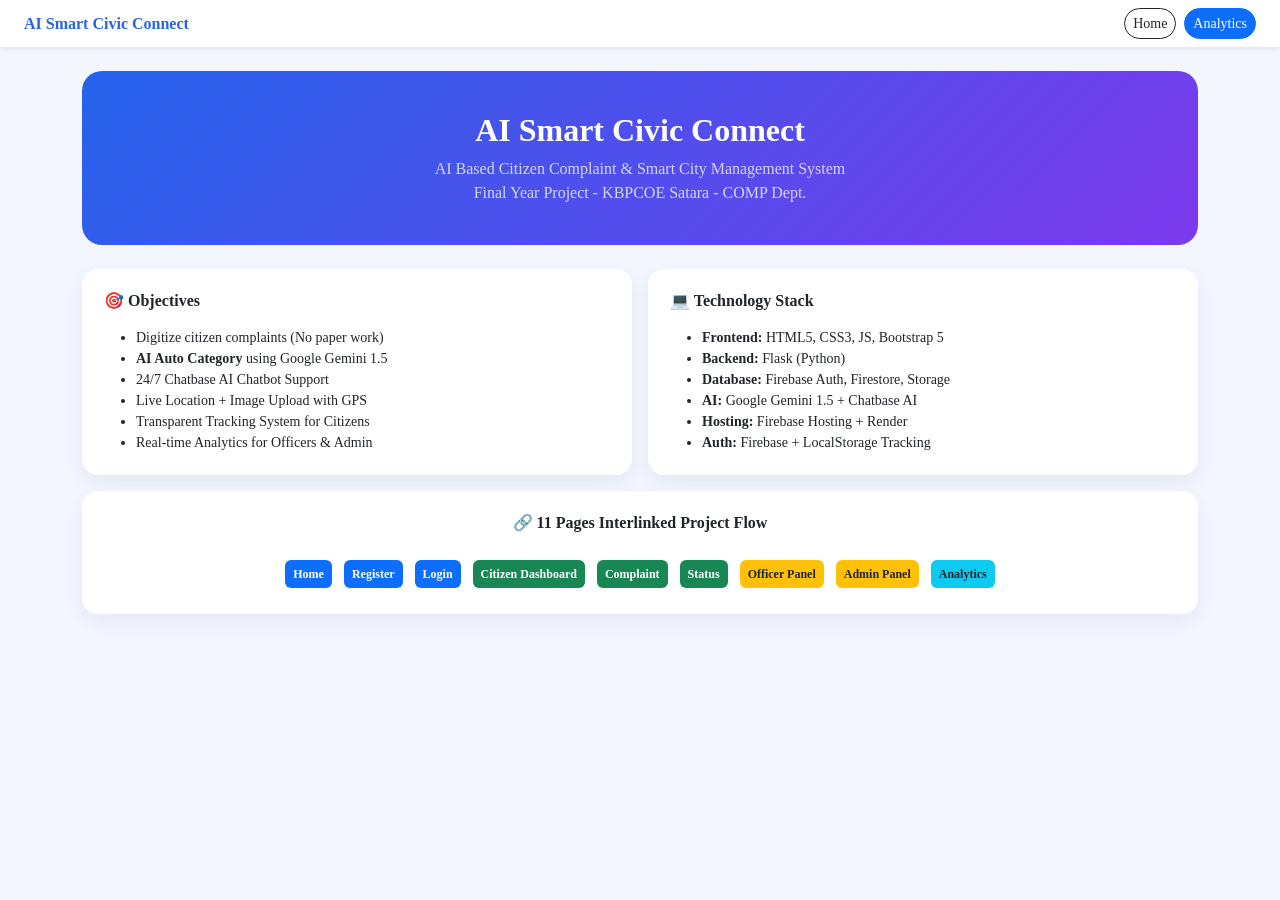
==== about.html @ ce6f21b0 "Add files via upload" ====
<!DOCTYPE html>
<html lang="en">
<head>
<meta charset="UTF-8"><meta name="viewport" content="width=device-width, initial-scale=1.0">
<title>About - AI Smart Civic Connect</title>
<link href="https://cdn.jsdelivr.net/npm/bootstrap@5.3.0/dist/css/bootstrap.min.css" rel="stylesheet">
<style>
body{background:#f3f6ff;font-family:Segoe UI}
.hero{background:linear-gradient(135deg,#2563eb,#7c3aed);color:#fff;border-radius:20px;padding:40px;text-align:center}
.card{border:none;border-radius:16px;box-shadow:0 8px 20px rgba(0,0,0,0.06);padding:22px;background:#fff;height:100%}
.icon{font-size:28px}
</style>
</head>
<body>
<nav class="navbar bg-white shadow-sm px-4"><b style="color:#2563eb">AI Smart Civic Connect</b><div><a href="complaint.html" class="btn btn-sm btn-outline-dark rounded-pill me-2">Home</a><a href="analytics.html" class="btn btn-sm btn-primary rounded-pill">Analytics</a></div></nav>

<div class="container mt-4">
<div class="hero mb-4">
<h2 class="fw-bold">AI Smart Civic Connect</h2>
<p class="mb-0 opacity-75">AI Based Citizen Complaint & Smart City Management System<br>Final Year Project - KBPCOE Satara - COMP Dept.</p>
</div>

<div class="row g-3">
<div class="col-md-6"><div class="card">
<h6 class="fw-bold">🎯 Objectives</h6>
<ul class="small mt-2 mb-0">
<li>Digitize citizen complaints (No paper work)</li>
<li><b>AI Auto Category</b> using Google Gemini 1.5</li>
<li>24/7 Chatbase AI Chatbot Support</li>
<li>Live Location + Image Upload with GPS</li>
<li>Transparent Tracking System for Citizens</li>
<li>Real-time Analytics for Officers & Admin</li>
</ul>
</div></div>

<div class="col-md-6"><div class="card">
<h6 class="fw-bold">💻 Technology Stack</h6>
<ul class="small mt-2 mb-0">
<li><b>Frontend:</b> HTML5, CSS3, JS, Bootstrap 5</li>
<li><b>Backend:</b> Flask (Python)</li>
<li><b>Database:</b> Firebase Auth, Firestore, Storage</li>
<li><b>AI:</b> Google Gemini 1.5 + Chatbase AI</li>
<li><b>Hosting:</b> Firebase Hosting + Render</li>
<li><b>Auth:</b> Firebase + LocalStorage Tracking</li>
</ul>
</div></div>

<div class="col-12"><div class="card">
<h6 class="fw-bold text-center">🔗 11 Pages Interlinked Project Flow</h6>
<div class="text-center mt-3">
<span class="badge bg-primary m-1 p-2">Home</span>
<span class="badge bg-primary m-1 p-2">Register</span>
<span class="badge bg-primary m-1 p-2">Login</span>
<span class="badge bg-success m-1 p-2">Citizen Dashboard</span>
<span class="badge bg-success m-1 p-2">Complaint</span>
<span class="badge bg-success m-1 p-2">Status</span>
<span class="badge bg-warning text-dark m-1 p-2">Officer Panel</span>
<span class="badge bg-warning text-dark m-1 p-2">Admin Panel</span>
<span class="badge bg-info text-dark m-1 p-2">Analytics</span>
<span class="badge
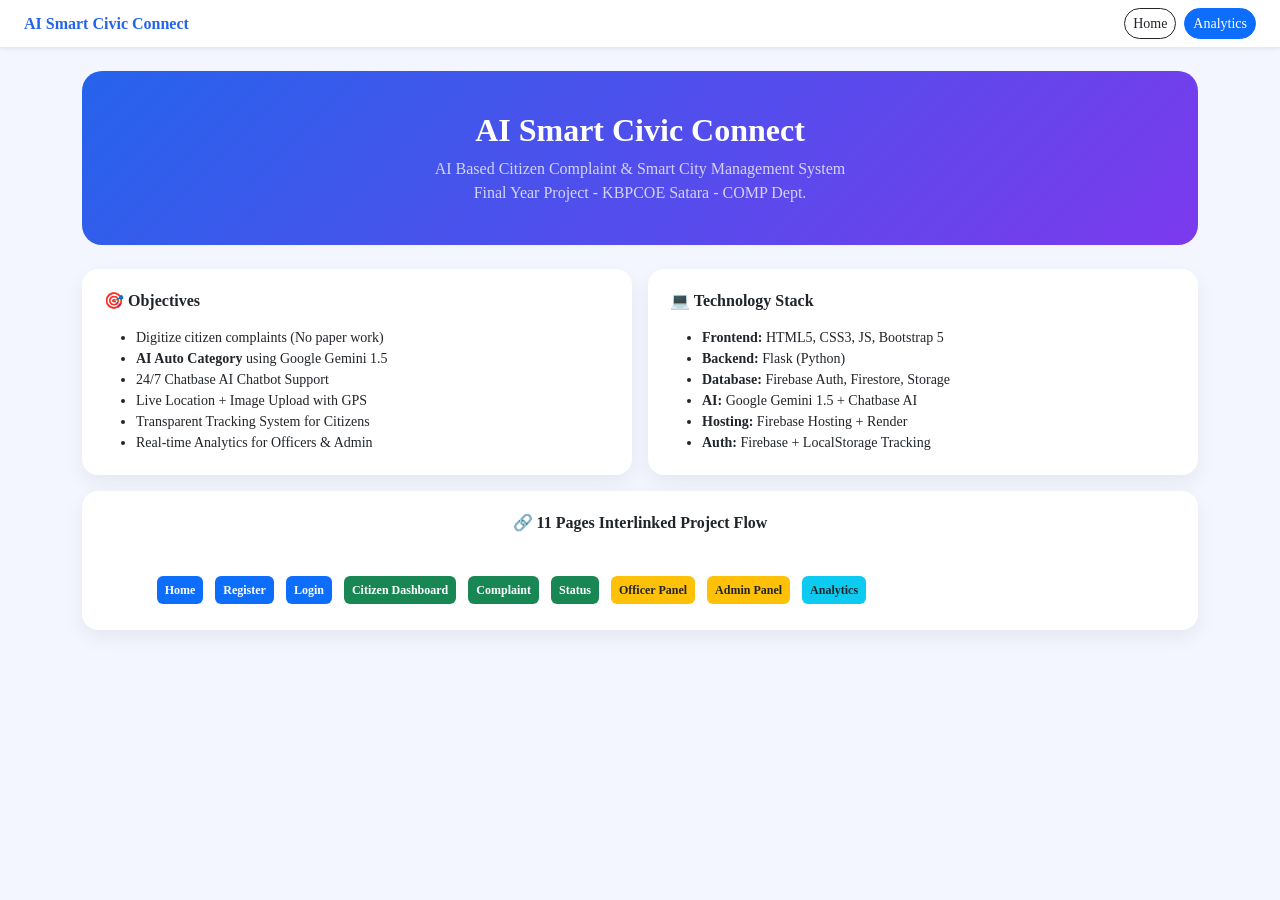
==== commit 7ae68bb8: "Update about.html" ====
--- a/about.html
+++ b/about.html
@@ -57,4 +57,16 @@
 <span class="badge bg-warning text-dark m-1 p-2">Officer Panel</span>
 <span class="badge bg-warning text-dark m-1 p-2">Admin Panel</span>
 <span class="badge bg-info text-dark m-1 p-2">Analytics</span>
-<span class="badge+<span class="badge
+  </div>
+</div>
+</div>
+
+<footer style="background:#0f172a; color:#cbd5e1; text-align:center; padding:20px; font-size:14px; line-height:1.8; margin-top:50px; border-top:3px solid #2563eb;">
+  <b style="color:white;">Developed by:</b> Shravani Mahamulkar <br>
+  <b style="color:white;">Program:</b> Inplant Training 2026 <br>
+  <b style="color:white;">College:</b> Arvind Gavali College of Engineering
+</footer>
+
+</body>
+</html>
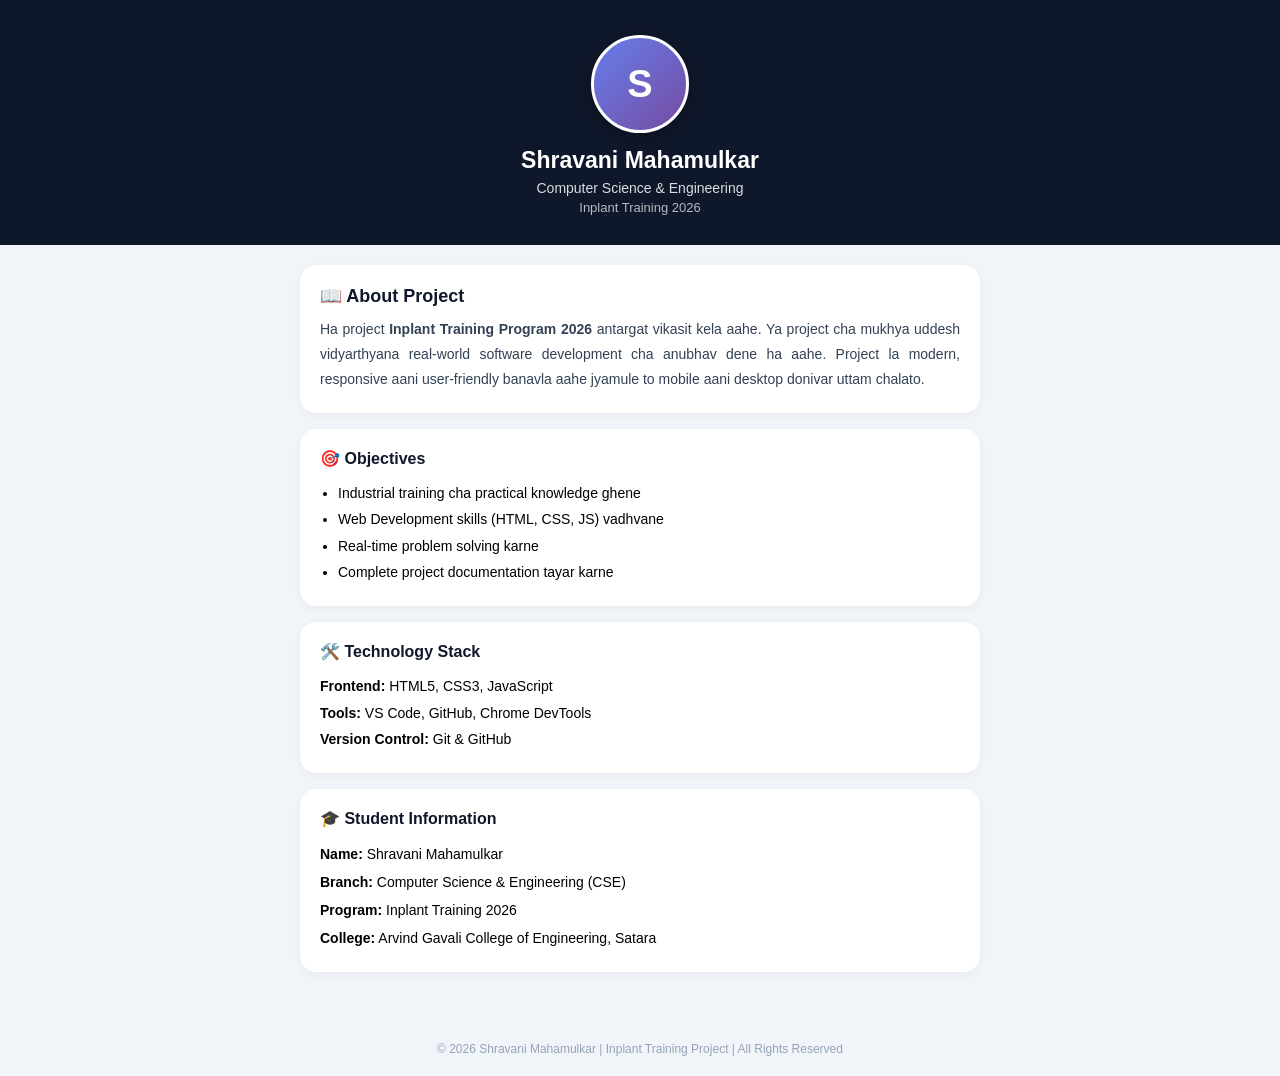
==== commit f11c27e0: "Update about.html" ====
--- a/about.html
+++ b/about.html
@@ -1,71 +1,65 @@
 <!DOCTYPE html>
 <html lang="en">
 <head>
-<meta charset="UTF-8"><meta name="viewport" content="width=device-width, initial-scale=1.0">
-<title>About - AI Smart Civic Connect</title>
-<link href="https://cdn.jsdelivr.net/npm/bootstrap@5.3.0/dist/css/bootstrap.min.css" rel="stylesheet">
-<style>
-body{background:#f3f6ff;font-family:Segoe UI}
-.hero{background:linear-gradient(135deg,#2563eb,#7c3aed);color:#fff;border-radius:20px;padding:40px;text-align:center}
-.card{border:none;border-radius:16px;box-shadow:0 8px 20px rgba(0,0,0,0.06);padding:22px;background:#fff;height:100%}
-.icon{font-size:28px}
-</style>
+<meta charset="UTF-8">
+<meta name="viewport" content="width=device-width, initial-scale=1.0">
+<title>About | Shravani Mahamulkar</title>
 </head>
-<body>
-<nav class="navbar bg-white shadow-sm px-4"><b style="color:#2563eb">AI Smart Civic Connect</b><div><a href="complaint.html" class="btn btn-sm btn-outline-dark rounded-pill me-2">Home</a><a href="analytics.html" class="btn btn-sm btn-primary rounded-pill">Analytics</a></div></nav>
+<body style="margin:0; font-family: 'Segoe UI', Arial, sans-serif; background:#f1f5f9;">
 
-<div class="container mt-4">
-<div class="hero mb-4">
-<h2 class="fw-bold">AI Smart Civic Connect</h2>
-<p class="mb-0 opacity-75">AI Based Citizen Complaint & Smart City Management System<br>Final Year Project - KBPCOE Satara - COMP Dept.</p>
+<!-- HEADER -->
+<div style="background:#0f172a; color:white; text-align:center; padding:35px 20px 30px 20px;">
+  <div style="width:92px; height:92px; border-radius:50%; background:linear-gradient(135deg,#667eea,#764ba2); display:flex; align-items:center; justify-content:center; margin:0 auto 14px auto; font-size:38px; font-weight:bold; border:3px solid white; box-shadow:0 4px 15px rgba(0,0,0,0.3);">S</div>
+  <h1 style="margin:0; font-size:23px;">Shravani Mahamulkar</h1>
+  <p style="margin:6px 0 0 0; opacity:0.85; font-size:14px;">Computer Science & Engineering</p>
+  <p style="margin:4px 0 0 0; opacity:0.7; font-size:13px;">Inplant Training 2026</p>
 </div>
 
-<div class="row g-3">
-<div class="col-md-6"><div class="card">
-<h6 class="fw-bold">🎯 Objectives</h6>
-<ul class="small mt-2 mb-0">
-<li>Digitize citizen complaints (No paper work)</li>
-<li><b>AI Auto Category</b> using Google Gemini 1.5</li>
-<li>24/7 Chatbase AI Chatbot Support</li>
-<li>Live Location + Image Upload with GPS</li>
-<li>Transparent Tracking System for Citizens</li>
-<li>Real-time Analytics for Officers & Admin</li>
-</ul>
-</div></div>
+<!-- CONTENT -->
+<div style="max-width:680px; margin:20px auto; padding:0 16px 30px 16px;">
 
-<div class="col-md-6"><div class="card">
-<h6 class="fw-bold">💻 Technology Stack</h6>
-<ul class="small mt-2 mb-0">
-<li><b>Frontend:</b> HTML5, CSS3, JS, Bootstrap 5</li>
-<li><b>Backend:</b> Flask (Python)</li>
-<li><b>Database:</b> Firebase Auth, Firestore, Storage</li>
-<li><b>AI:</b> Google Gemini 1.5 + Chatbase AI</li>
-<li><b>Hosting:</b> Firebase Hosting + Render</li>
-<li><b>Auth:</b> Firebase + LocalStorage Tracking</li>
-</ul>
-</div></div>
+  <div style="background:white; padding:20px; border-radius:16px; box-shadow:0 2px 10px rgba(0,0,0,0.05); margin-bottom:16px;">
+    <h2 style="margin:0 0 10px 0; color:#0f172a; font-size:18px;">📖 About Project</h2>
+    <p style="margin:0; line-height:1.8; text-align:justify; font-size:14px; color:#334155;">
+      Ha project <b>Inplant Training Program 2026</b> antargat vikasit kela aahe. 
+      Ya project cha mukhya uddesh vidyarthyana real-world software development cha anubhav dene ha aahe. 
+      Project la modern, responsive aani user-friendly banavla aahe jyamule to mobile aani desktop donivar uttam chalato.
+    </p>
+  </div>
 
-<div class="col-12"><div class="card">
-<h6 class="fw-bold text-center">🔗 11 Pages Interlinked Project Flow</h6>
-<div class="text-center mt-3">
-<span class="badge bg-primary m-1 p-2">Home</span>
-<span class="badge bg-primary m-1 p-2">Register</span>
-<span class="badge bg-primary m-1 p-2">Login</span>
-<span class="badge bg-success m-1 p-2">Citizen Dashboard</span>
-<span class="badge bg-success m-1 p-2">Complaint</span>
-<span class="badge bg-success m-1 p-2">Status</span>
-<span class="badge bg-warning text-dark m-1 p-2">Officer Panel</span>
-<span class="badge bg-warning text-dark m-1 p-2">Admin Panel</span>
-<span class="badge bg-info text-dark m-1 p-2">Analytics</span>
-<span class="badge
+  <div style="background:white; padding:20px; border-radius:16px; box-shadow:0 2px 10px rgba(0,0,0,0.05); margin-bottom:16px;">
+    <h3 style="margin:0 0 12px 0; font-size:16px; color:#0f172a;">🎯 Objectives</h3>
+    <ul style="margin:0; padding-left:18px; line-height:1.9; font-size:14px;">
+      <li>Industrial training cha practical knowledge ghene</li>
+      <li>Web Development skills (HTML, CSS, JS) vadhvane</li>
+      <li>Real-time problem solving karne</li>
+      <li>Complete project documentation tayar karne</li>
+    </ul>
   </div>
-</div>
+
+  <div style="background:white; padding:20px; border-radius:16px; box-shadow:0 2px 10px rgba(0,0,0,0.05); margin-bottom:16px;">
+    <h3 style="margin:0 0 12px 0; font-size:16px; color:#0f172a;">🛠️ Technology Stack</h3>
+    <div style="font-size:14px; line-height:1.9;">
+      <b>Frontend:</b> HTML5, CSS3, JavaScript<br>
+      <b>Tools:</b> VS Code, GitHub, Chrome DevTools<br>
+      <b>Version Control:</b> Git & GitHub
+    </div>
+  </div>
+
+  <div style="background:white; padding:20px; border-radius:16px; box-shadow:0 2px 10px rgba(0,0,0,0.05);">
+    <h3 style="margin:0 0 12px 0; font-size:16px; color:#0f172a;">🎓 Student Information</h3>
+    <div style="font-size:14px; line-height:2;">
+      <b>Name:</b> Shravani Mahamulkar<br>
+      <b>Branch:</b> Computer Science & Engineering (CSE)<br>
+      <b>Program:</b> Inplant Training 2026<br>
+      <b>College:</b> Arvind Gavali College of Engineering, Satara
+    </div>
+  </div>
+
 </div>
 
-<footer style="background:#0f172a; color:#cbd5e1; text-align:center; padding:20px; font-size:14px; line-height:1.8; margin-top:50px; border-top:3px solid #2563eb;">
-  <b style="color:white;">Developed by:</b> Shravani Mahamulkar <br>
-  <b style="color:white;">Program:</b> Inplant Training 2026 <br>
-  <b style="color:white;">College:</b> Arvind Gavali College of Engineering
+<footer style="text-align:center; padding:20px; font-size:12px; color:#94a3b8;">
+  © 2026 Shravani Mahamulkar | Inplant Training Project | All Rights Reserved
 </footer>
 
 </body>
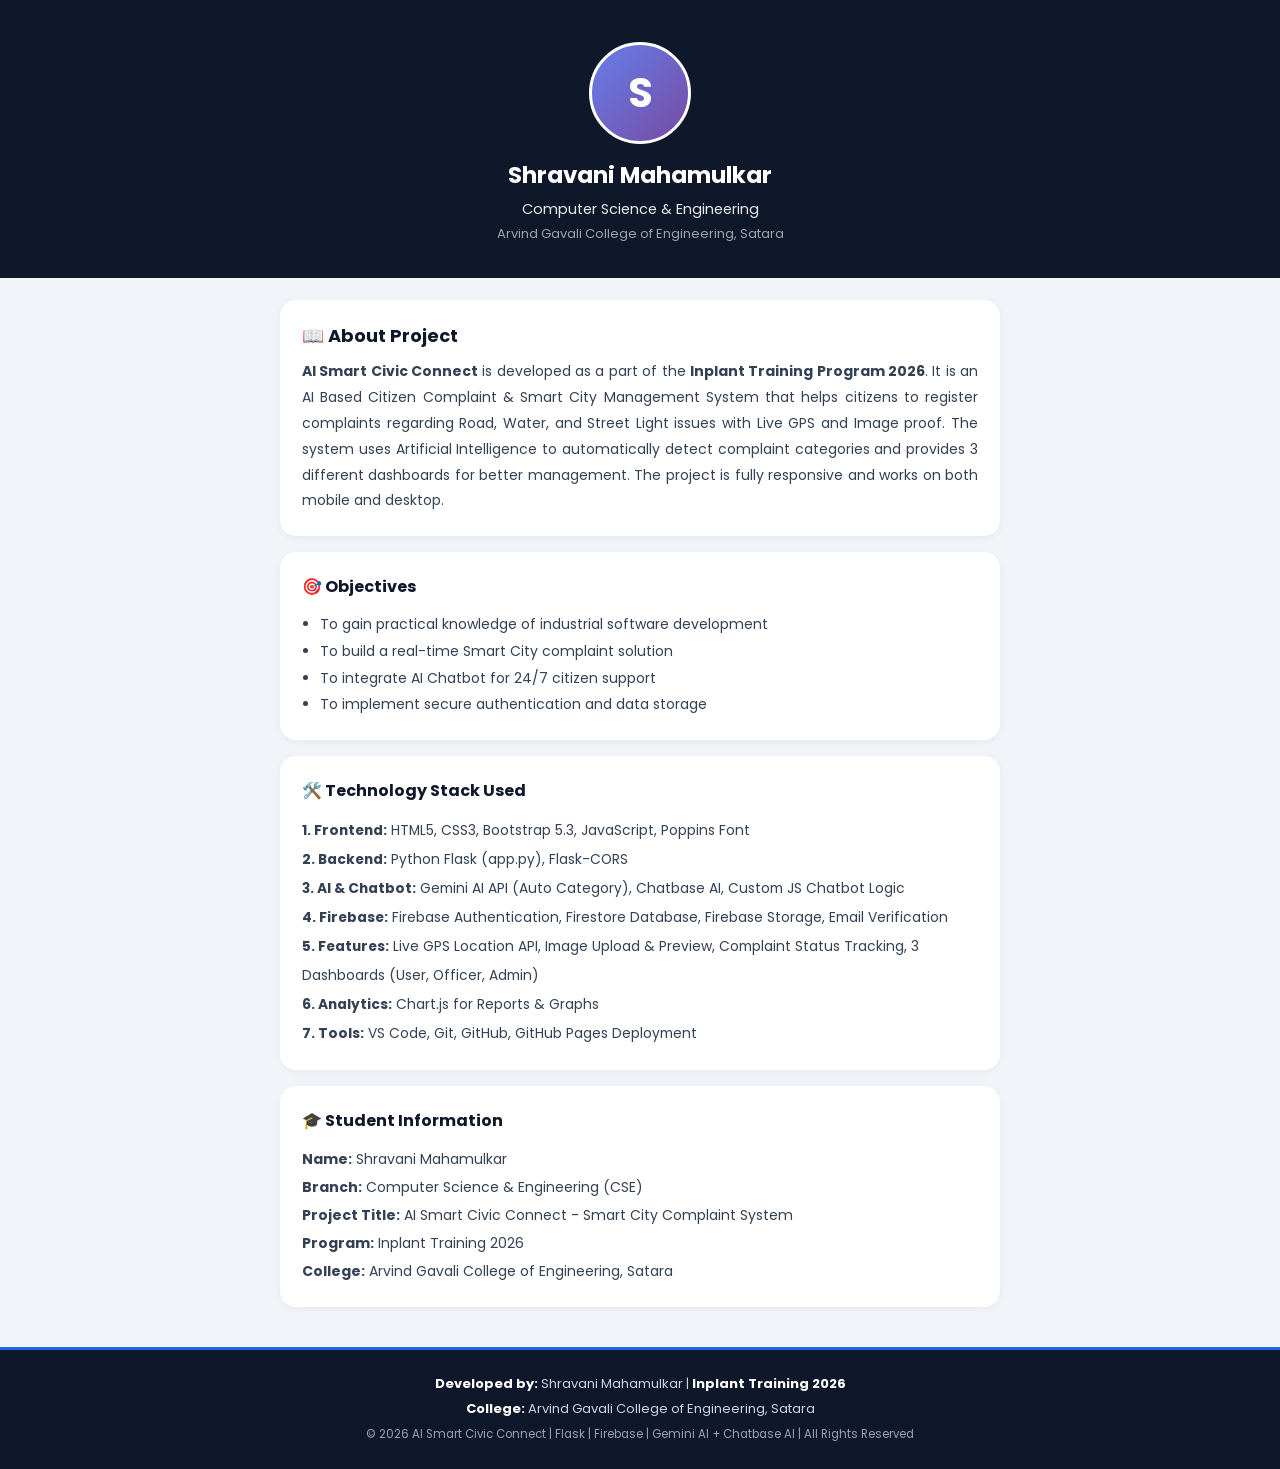
==== commit 18294ce1: "Update about.html" ====
--- a/about.html
+++ b/about.html
@@ -3,54 +3,64 @@
 <head>
 <meta charset="UTF-8">
 <meta name="viewport" content="width=device-width, initial-scale=1.0">
-<title>About | Shravani Mahamulkar</title>
+<title>About Project | AI Smart Civic Connect</title>
+<link href="https://fonts.googleapis.com/css2?family=Poppins:wght@400;600;700&display=swap" rel="stylesheet">
 </head>
-<body style="margin:0; font-family: 'Segoe UI', Arial, sans-serif; background:#f1f5f9;">
+<body style="margin:0; font-family:'Poppins', sans-serif; background:#f1f5f9;">
 
 <!-- HEADER -->
-<div style="background:#0f172a; color:white; text-align:center; padding:35px 20px 30px 20px;">
-  <div style="width:92px; height:92px; border-radius:50%; background:linear-gradient(135deg,#667eea,#764ba2); display:flex; align-items:center; justify-content:center; margin:0 auto 14px auto; font-size:38px; font-weight:bold; border:3px solid white; box-shadow:0 4px 15px rgba(0,0,0,0.3);">S</div>
-  <h1 style="margin:0; font-size:23px;">Shravani Mahamulkar</h1>
-  <p style="margin:6px 0 0 0; opacity:0.85; font-size:14px;">Computer Science & Engineering</p>
-  <p style="margin:4px 0 0 0; opacity:0.7; font-size:13px;">Inplant Training 2026</p>
+<div style="background:#0f172a; color:white; text-align:center; padding:42px 20px 34px 20px;">
+  <div style="width:96px; height:96px; border-radius:50%; background:linear-gradient(135deg,#667eea,#764ba2); display:flex; align-items:center; justify-content:center; margin:0 auto 14px auto; font-size:40px; font-weight:bold; border:3px solid white;">S</div>
+  <h1 style="margin:0; font-size:23px; font-weight:700;">Shravani Mahamulkar</h1>
+  <p style="margin:7px 0 0 0; opacity:0.9; font-size:14.5px;">Computer Science & Engineering</p>
+  <p style="margin:4px 0 0 0; opacity:0.6; font-size:13px;">Arvind Gavali College of Engineering, Satara</p>
 </div>
 
-<!-- CONTENT -->
-<div style="max-width:680px; margin:20px auto; padding:0 16px 30px 16px;">
+<div style="max-width:720px; margin:22px auto; padding:0 16px 10px 16px;">
 
-  <div style="background:white; padding:20px; border-radius:16px; box-shadow:0 2px 10px rgba(0,0,0,0.05); margin-bottom:16px;">
+  <!-- ABOUT -->
+  <div style="background:white; padding:22px; border-radius:16px; box-shadow:0 2px 10px rgba(0,0,0,0.05); margin-bottom:16px;">
     <h2 style="margin:0 0 10px 0; color:#0f172a; font-size:18px;">📖 About Project</h2>
-    <p style="margin:0; line-height:1.8; text-align:justify; font-size:14px; color:#334155;">
-      Ha project <b>Inplant Training Program 2026</b> antargat vikasit kela aahe. 
-      Ya project cha mukhya uddesh vidyarthyana real-world software development cha anubhav dene ha aahe. 
-      Project la modern, responsive aani user-friendly banavla aahe jyamule to mobile aani desktop donivar uttam chalato.
+    <p style="margin:0; line-height:1.85; text-align:justify; font-size:14px; color:#334155;">
+      <b>AI Smart Civic Connect</b> is developed as a part of the <b>Inplant Training Program 2026</b>. 
+      It is an AI Based Citizen Complaint & Smart City Management System that helps citizens to register complaints regarding Road, Water, and Street Light issues with Live GPS and Image proof. 
+      The system uses Artificial Intelligence to automatically detect complaint categories and provides 3 different dashboards for better management. 
+      The project is fully responsive and works on both mobile and desktop.
     </p>
   </div>
 
-  <div style="background:white; padding:20px; border-radius:16px; box-shadow:0 2px 10px rgba(0,0,0,0.05); margin-bottom:16px;">
+  <!-- OBJECTIVES -->
+  <div style="background:white; padding:22px; border-radius:16px; box-shadow:0 2px 10px rgba(0,0,0,0.05); margin-bottom:16px;">
     <h3 style="margin:0 0 12px 0; font-size:16px; color:#0f172a;">🎯 Objectives</h3>
-    <ul style="margin:0; padding-left:18px; line-height:1.9; font-size:14px;">
-      <li>Industrial training cha practical knowledge ghene</li>
-      <li>Web Development skills (HTML, CSS, JS) vadhvane</li>
-      <li>Real-time problem solving karne</li>
-      <li>Complete project documentation tayar karne</li>
+    <ul style="margin:0; padding-left:18px; line-height:1.9; font-size:14px; color:#334155;">
+      <li>To gain practical knowledge of industrial software development</li>
+      <li>To build a real-time Smart City complaint solution</li>
+      <li>To integrate AI Chatbot for 24/7 citizen support</li>
+      <li>To implement secure authentication and data storage</li>
     </ul>
   </div>
 
-  <div style="background:white; padding:20px; border-radius:16px; box-shadow:0 2px 10px rgba(0,0,0,0.05); margin-bottom:16px;">
-    <h3 style="margin:0 0 12px 0; font-size:16px; color:#0f172a;">🛠️ Technology Stack</h3>
-    <div style="font-size:14px; line-height:1.9;">
-      <b>Frontend:</b> HTML5, CSS3, JavaScript<br>
-      <b>Tools:</b> VS Code, GitHub, Chrome DevTools<br>
-      <b>Version Control:</b> Git & GitHub
+  <!-- TECH STACK - COMPLETE -->
+  <div style="background:white; padding:22px; border-radius:16px; box-shadow:0 2px 10px rgba(0,0,0,0.05); margin-bottom:16px;">
+    <h3 style="margin:0 0 14px 0; font-size:16px; color:#0f172a;">🛠️ Technology Stack Used</h3>
+    <div style="font-size:13.8px; line-height:2.1; color:#334155;">
+      <b>1. Frontend:</b> HTML5, CSS3, Bootstrap 5.3, JavaScript, Poppins Font<br>
+      <b>2. Backend:</b> Python Flask (app.py), Flask-CORS<br>
+      <b>3. AI & Chatbot:</b> Gemini AI API (Auto Category), Chatbase AI, Custom JS Chatbot Logic<br>
+      <b>4. Firebase:</b> Firebase Authentication, Firestore Database, Firebase Storage, Email Verification<br>
+      <b>5. Features:</b> Live GPS Location API, Image Upload & Preview, Complaint Status Tracking, 3 Dashboards (User, Officer, Admin)<br>
+      <b>6. Analytics:</b> Chart.js for Reports & Graphs<br>
+      <b>7. Tools:</b> VS Code, Git, GitHub, GitHub Pages Deployment
     </div>
   </div>
 
-  <div style="background:white; padding:20px; border-radius:16px; box-shadow:0 2px 10px rgba(0,0,0,0.05);">
+  <!-- STUDENT INFO -->
+  <div style="background:white; padding:22px; border-radius:16px; box-shadow:0 2px 10px rgba(0,0,0,0.05);">
     <h3 style="margin:0 0 12px 0; font-size:16px; color:#0f172a;">🎓 Student Information</h3>
-    <div style="font-size:14px; line-height:2;">
+    <div style="font-size:14px; line-height:2; color:#334155;">
       <b>Name:</b> Shravani Mahamulkar<br>
       <b>Branch:</b> Computer Science & Engineering (CSE)<br>
+      <b>Project Title:</b> AI Smart Civic Connect - Smart City Complaint System<br>
       <b>Program:</b> Inplant Training 2026<br>
       <b>College:</b> Arvind Gavali College of Engineering, Satara
     </div>
@@ -58,8 +68,11 @@
 
 </div>
 
-<footer style="text-align:center; padding:20px; font-size:12px; color:#94a3b8;">
-  © 2026 Shravani Mahamulkar | Inplant Training Project | All Rights Reserved
+<!-- FOOTER -->
+<footer style="background:#0f172a; color:#cbd5e1; text-align:center; padding:22px 16px; font-size:13px; line-height:1.9; border-top:3px solid #2563eb; margin-top:30px;">
+  <b style="color:white;">Developed by:</b> Shravani Mahamulkar | <b style="color:white;">Inplant Training 2026</b><br>
+  <b style="color:white;">College:</b> Arvind Gavali College of Engineering, Satara<br>
+  <span style="font-size:11.5px; color:#94a3b8;">© 2026 AI Smart Civic Connect | Flask | Firebase | Gemini AI + Chatbase AI | All Rights Reserved</span>
 </footer>
 
 </body>
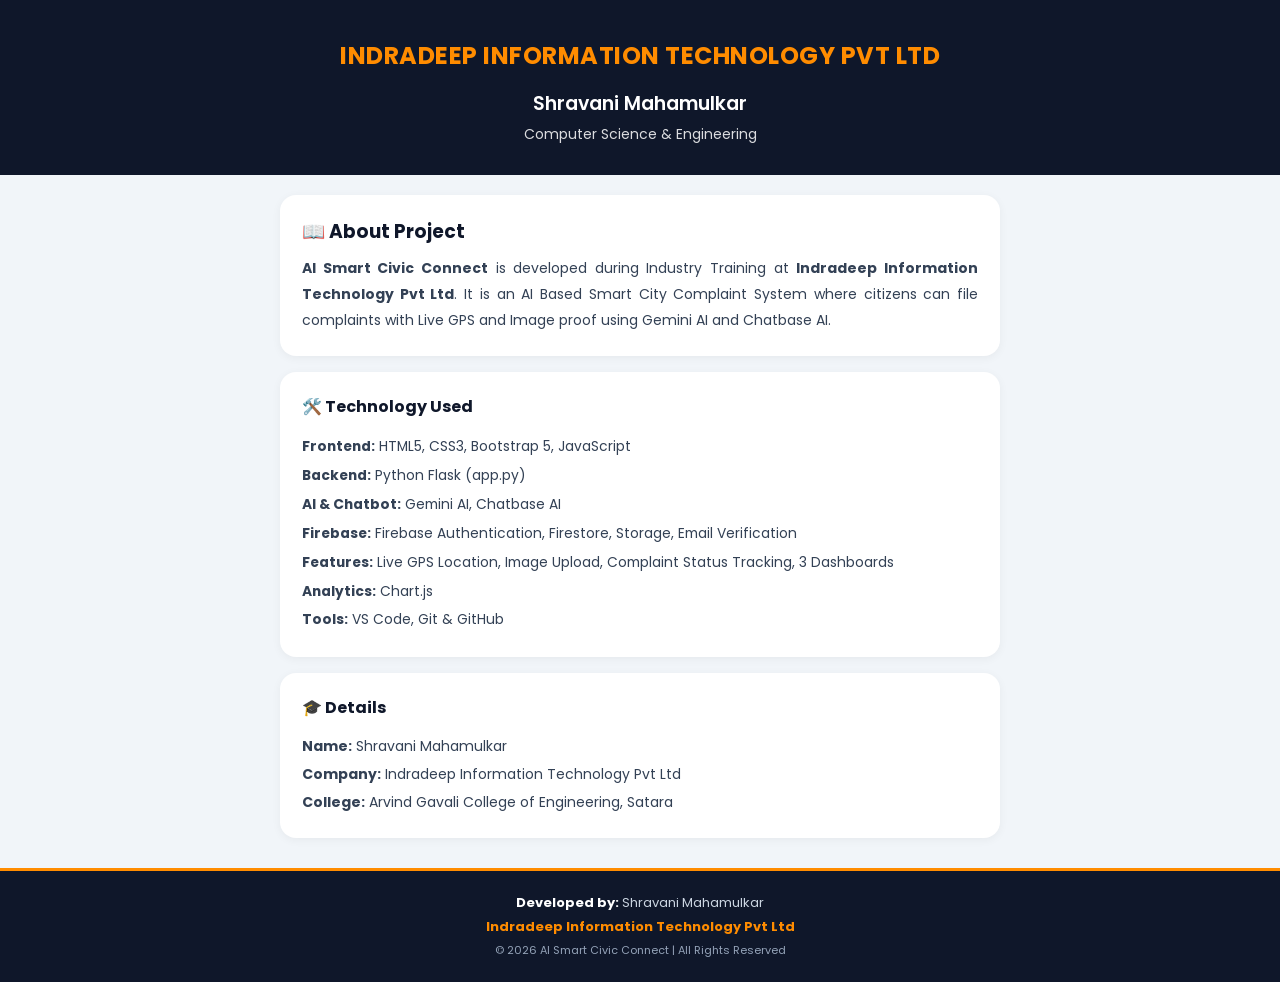
==== commit 916be894: "Update about.html" ====
--- a/about.html
+++ b/about.html
@@ -1,78 +1,56 @@
 <!DOCTYPE html>
 <html lang="en">
 <head>
-<meta charset="UTF-8">
-<meta name="viewport" content="width=device-width, initial-scale=1.0">
-<title>About Project | AI Smart Civic Connect</title>
+<meta charset="UTF-8"><meta name="viewport" content="width=device-width, initial-scale=1.0">
+<title>About | Shravani Mahamulkar</title>
 <link href="https://fonts.googleapis.com/css2?family=Poppins:wght@400;600;700&display=swap" rel="stylesheet">
 </head>
-<body style="margin:0; font-family:'Poppins', sans-serif; background:#f1f5f9;">
+<body style="margin:0; font-family:'Poppins',sans-serif; background:#f1f5f9;">
 
-<!-- HEADER -->
-<div style="background:#0f172a; color:white; text-align:center; padding:42px 20px 34px 20px;">
-  <div style="width:96px; height:96px; border-radius:50%; background:linear-gradient(135deg,#667eea,#764ba2); display:flex; align-items:center; justify-content:center; margin:0 auto 14px auto; font-size:40px; font-weight:bold; border:3px solid white;">S</div>
-  <h1 style="margin:0; font-size:23px; font-weight:700;">Shravani Mahamulkar</h1>
-  <p style="margin:7px 0 0 0; opacity:0.9; font-size:14.5px;">Computer Science & Engineering</p>
-  <p style="margin:4px 0 0 0; opacity:0.6; font-size:13px;">Arvind Gavali College of Engineering, Satara</p>
+<div style="background:#0f172a; color:white; text-align:center; padding:38px 20px 30px;">
+  <h1 style="margin:0; color:#ff8c00; font-size:24px; letter-spacing:0.5px; text-transform:uppercase;">Indradeep Information Technology Pvt Ltd</h1>
+  <h2 style="margin:16px 0 0; font-size:19px; font-weight:600;">Shravani Mahamulkar</h2>
+  <p style="margin:6px 0 0; opacity:0.85; font-size:14px;">Computer Science & Engineering</p>
 </div>
 
-<div style="max-width:720px; margin:22px auto; padding:0 16px 10px 16px;">
+<div style="max-width:720px; margin:20px auto; padding:0 16px;">
 
-  <!-- ABOUT -->
-  <div style="background:white; padding:22px; border-radius:16px; box-shadow:0 2px 10px rgba(0,0,0,0.05); margin-bottom:16px;">
-    <h2 style="margin:0 0 10px 0; color:#0f172a; font-size:18px;">📖 About Project</h2>
-    <p style="margin:0; line-height:1.85; text-align:justify; font-size:14px; color:#334155;">
-      <b>AI Smart Civic Connect</b> is developed as a part of the <b>Inplant Training Program 2026</b>. 
-      It is an AI Based Citizen Complaint & Smart City Management System that helps citizens to register complaints regarding Road, Water, and Street Light issues with Live GPS and Image proof. 
-      The system uses Artificial Intelligence to automatically detect complaint categories and provides 3 different dashboards for better management. 
-      The project is fully responsive and works on both mobile and desktop.
-    </p>
-  </div>
+<div style="background:white; padding:22px; border-radius:16px; box-shadow:0 2px 10px rgba(0,0,0,.05); margin-bottom:16px;">
+<h3 style="margin:0 0 10px; color:#0f172a;">📖 About Project</h3>
+<p style="margin:0; line-height:1.85; font-size:14px; color:#334155; text-align:justify;">
+<b>AI Smart Civic Connect</b> is developed during Industry Training at <b>Indradeep Information Technology Pvt Ltd</b>. 
+It is an AI Based Smart City Complaint System where citizens can file complaints with Live GPS and Image proof using Gemini AI and Chatbase AI.
+</p>
+</div>
 
-  <!-- OBJECTIVES -->
-  <div style="background:white; padding:22px; border-radius:16px; box-shadow:0 2px 10px rgba(0,0,0,0.05); margin-bottom:16px;">
-    <h3 style="margin:0 0 12px 0; font-size:16px; color:#0f172a;">🎯 Objectives</h3>
-    <ul style="margin:0; padding-left:18px; line-height:1.9; font-size:14px; color:#334155;">
-      <li>To gain practical knowledge of industrial software development</li>
-      <li>To build a real-time Smart City complaint solution</li>
-      <li>To integrate AI Chatbot for 24/7 citizen support</li>
-      <li>To implement secure authentication and data storage</li>
-    </ul>
-  </div>
+<div style="background:white; padding:22px; border-radius:16px; box-shadow:0 2px 10px rgba(0,0,0,.05); margin-bottom:16px;">
+<h3 style="margin:0 0 14px; color:#0f172a; font-size:16px;">🛠️ Technology Used</h3>
+<div style="font-size:13.8px; line-height:2.1; color:#334155;">
+<b>Frontend:</b> HTML5, CSS3, Bootstrap 5, JavaScript<br>
+<b>Backend:</b> Python Flask (app.py)<br>
+<b>AI & Chatbot:</b> Gemini AI, Chatbase AI<br>
+<b>Firebase:</b> Firebase Authentication, Firestore, Storage, Email Verification<br>
+<b>Features:</b> Live GPS Location, Image Upload, Complaint Status Tracking, 3 Dashboards<br>
+<b>Analytics:</b> Chart.js<br>
+<b>Tools:</b> VS Code, Git & GitHub
+</div>
+</div>
 
-  <!-- TECH STACK - COMPLETE -->
-  <div style="background:white; padding:22px; border-radius:16px; box-shadow:0 2px 10px rgba(0,0,0,0.05); margin-bottom:16px;">
-    <h3 style="margin:0 0 14px 0; font-size:16px; color:#0f172a;">🛠️ Technology Stack Used</h3>
-    <div style="font-size:13.8px; line-height:2.1; color:#334155;">
-      <b>1. Frontend:</b> HTML5, CSS3, Bootstrap 5.3, JavaScript, Poppins Font<br>
-      <b>2. Backend:</b> Python Flask (app.py), Flask-CORS<br>
-      <b>3. AI & Chatbot:</b> Gemini AI API (Auto Category), Chatbase AI, Custom JS Chatbot Logic<br>
-      <b>4. Firebase:</b> Firebase Authentication, Firestore Database, Firebase Storage, Email Verification<br>
-      <b>5. Features:</b> Live GPS Location API, Image Upload & Preview, Complaint Status Tracking, 3 Dashboards (User, Officer, Admin)<br>
-      <b>6. Analytics:</b> Chart.js for Reports & Graphs<br>
-      <b>7. Tools:</b> VS Code, Git, GitHub, GitHub Pages Deployment
-    </div>
-  </div>
-
-  <!-- STUDENT INFO -->
-  <div style="background:white; padding:22px; border-radius:16px; box-shadow:0 2px 10px rgba(0,0,0,0.05);">
-    <h3 style="margin:0 0 12px 0; font-size:16px; color:#0f172a;">🎓 Student Information</h3>
-    <div style="font-size:14px; line-height:2; color:#334155;">
-      <b>Name:</b> Shravani Mahamulkar<br>
-      <b>Branch:</b> Computer Science & Engineering (CSE)<br>
-      <b>Project Title:</b> AI Smart Civic Connect - Smart City Complaint System<br>
-      <b>Program:</b> Inplant Training 2026<br>
-      <b>College:</b> Arvind Gavali College of Engineering, Satara
-    </div>
-  </div>
+<div style="background:white; padding:22px; border-radius:16px; box-shadow:0 2px 10px rgba(0,0,0,.05);">
+<h3 style="margin:0 0 12px; font-size:16px; color:#0f172a;">🎓 Details</h3>
+<div style="font-size:14px; line-height:2; color:#334155;">
+<b>Name:</b> Shravani Mahamulkar<br>
+<b>Company:</b> Indradeep Information Technology Pvt Ltd<br>
+<b>College:</b> Arvind Gavali College of Engineering, Satara
+</div>
+</div>
 
 </div>
 
-<!-- FOOTER -->
-<footer style="background:#0f172a; color:#cbd5e1; text-align:center; padding:22px 16px; font-size:13px; line-height:1.9; border-top:3px solid #2563eb; margin-top:30px;">
-  <b style="color:white;">Developed by:</b> Shravani Mahamulkar | <b style="color:white;">Inplant Training 2026</b><br>
-  <b style="color:white;">College:</b> Arvind Gavali College of Engineering, Satara<br>
-  <span style="font-size:11.5px; color:#94a3b8;">© 2026 AI Smart Civic Connect | Flask | Firebase | Gemini AI + Chatbase AI | All Rights Reserved</span>
+<footer style="background:#0f172a; color:#cbd5e1; text-align:center; padding:20px; font-size:13px; line-height:1.8; border-top:3px solid #ff8c00; margin-top:30px;">
+<b style="color:white;">Developed by:</b> Shravani Mahamulkar<br>
+<b style="color:#ff8c00;">Indradeep Information Technology Pvt Ltd</b><br>
+<span style="font-size:11px; color:#94a3b8;">© 2026 AI Smart Civic Connect | All Rights Reserved</span>
 </footer>
 
 </body>
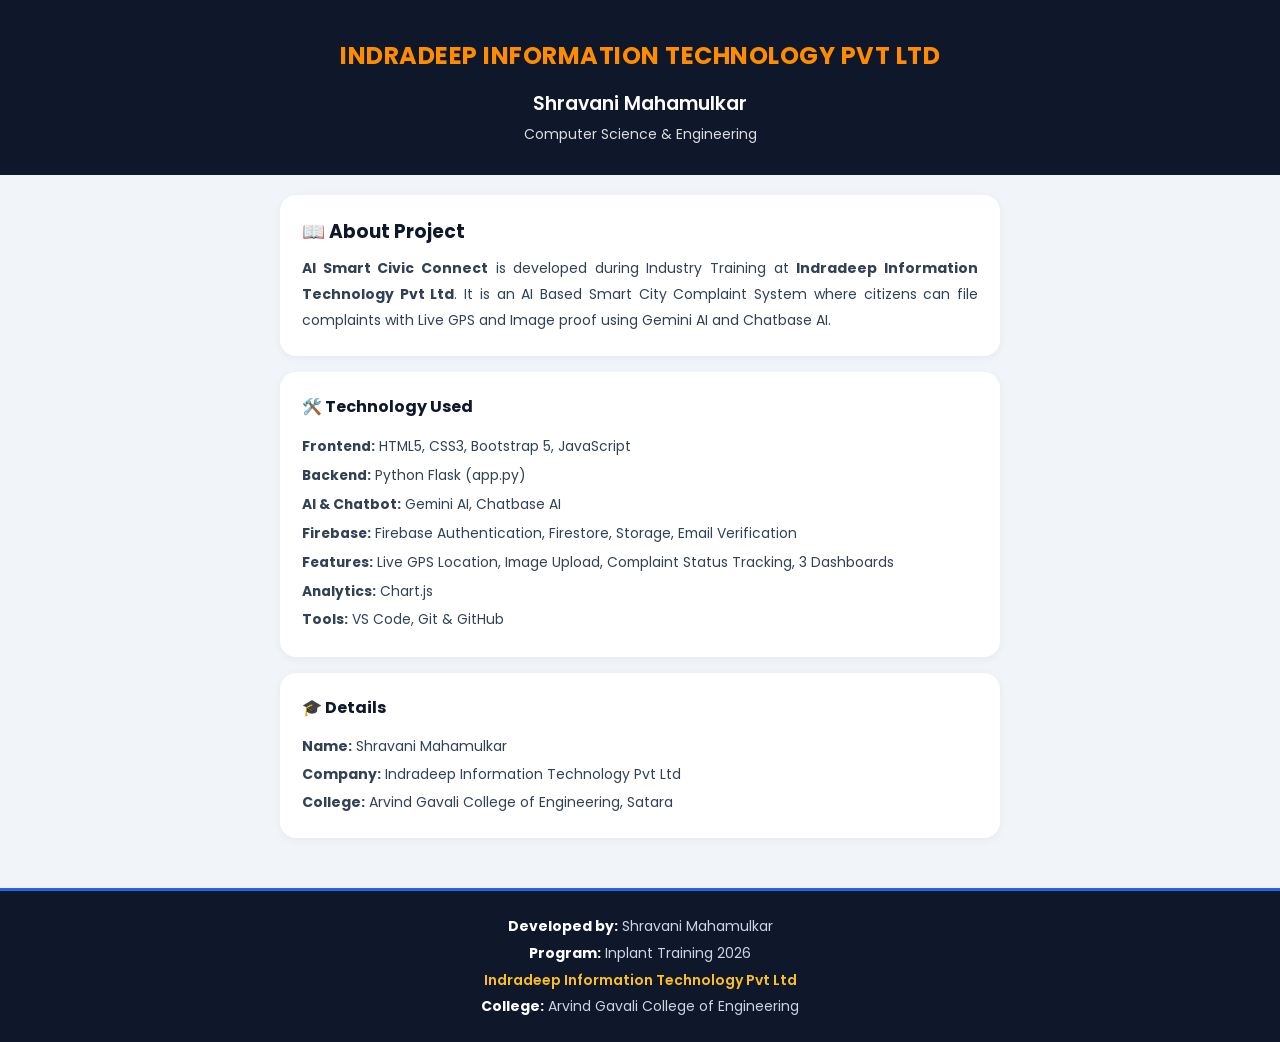
==== commit 431974f5: "Update about.html" ====
--- a/about.html
+++ b/about.html
@@ -47,10 +47,11 @@
 
 </div>
 
-<footer style="background:#0f172a; color:#cbd5e1; text-align:center; padding:20px; font-size:13px; line-height:1.8; border-top:3px solid #ff8c00; margin-top:30px;">
-<b style="color:white;">Developed by:</b> Shravani Mahamulkar<br>
-<b style="color:#ff8c00;">Indradeep Information Technology Pvt Ltd</b><br>
-<span style="font-size:11px; color:#94a3b8;">© 2026 AI Smart Civic Connect | All Rights Reserved</span>
+<footer style="background:#0f172a; color:#cbd5e1; text-align:center; padding:22px 15px; font-size:14px; line-height:1.9; margin-top:50px; border-top:3px solid #2563eb; font-family:'Poppins',sans-serif;">
+  <b style="color:white;">Developed by:</b> Shravani Mahamulkar <br>
+  <b style="color:white;">Program:</b> Inplant Training 2026 <br>
+  <span style="color:#fbbf24; font-weight:600;">Indradeep Information Technology Pvt Ltd</span> <br>
+  <b style="color:white;">College:</b> Arvind Gavali College of Engineering
 </footer>
 
 </body>
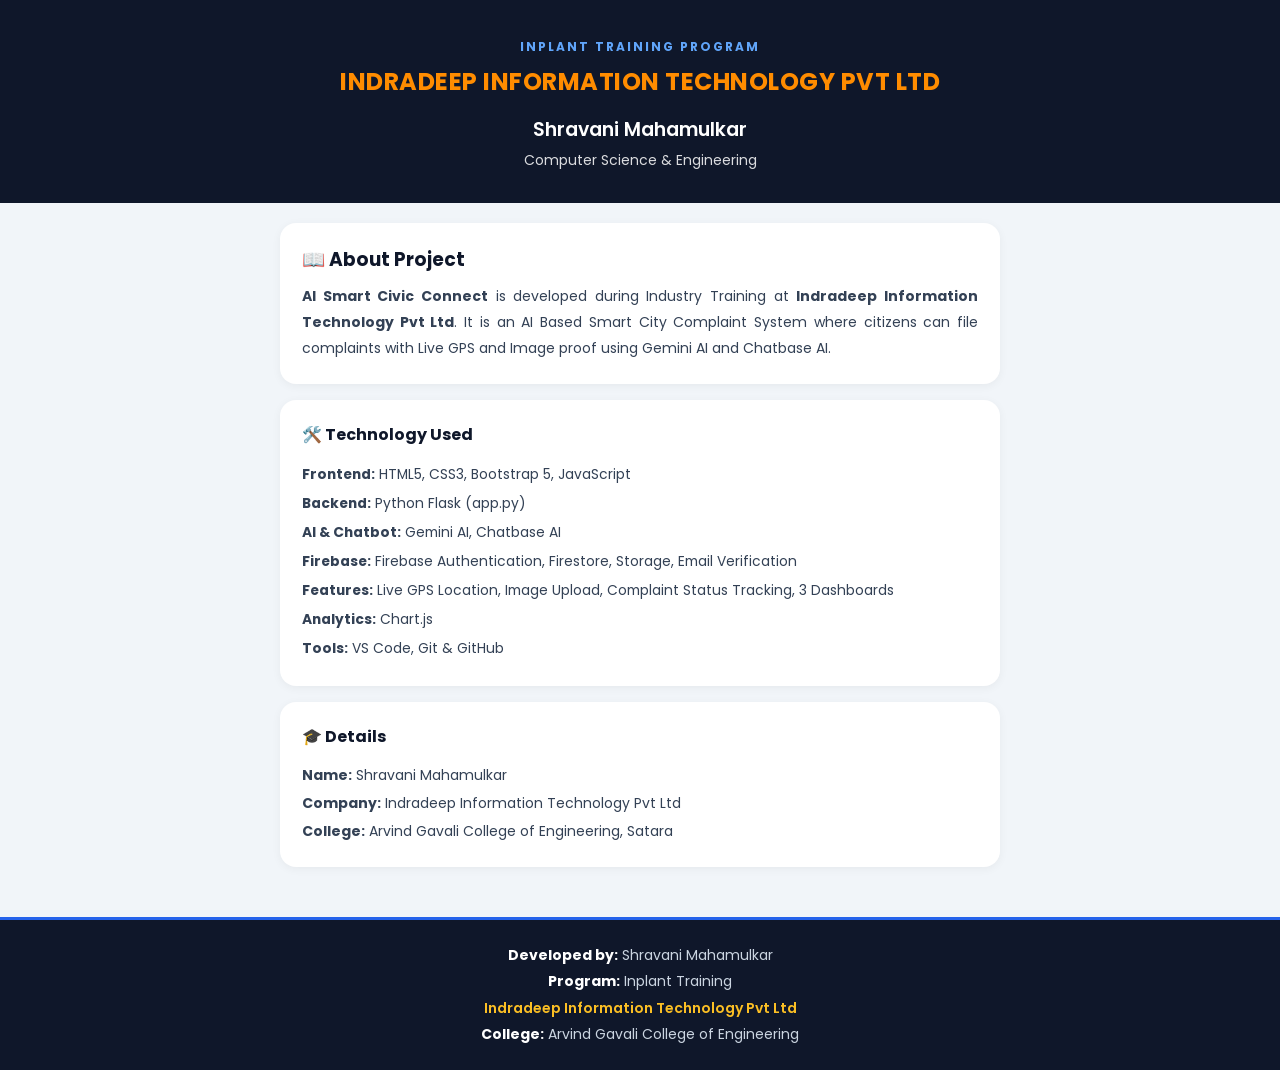
==== commit 3962e370: "Update about.html" ====
--- a/about.html
+++ b/about.html
@@ -7,9 +7,10 @@
 </head>
 <body style="margin:0; font-family:'Poppins',sans-serif; background:#f1f5f9;">
 
-<div style="background:#0f172a; color:white; text-align:center; padding:38px 20px 30px;">
-  <h1 style="margin:0; color:#ff8c00; font-size:24px; letter-spacing:0.5px; text-transform:uppercase;">Indradeep Information Technology Pvt Ltd</h1>
-  <h2 style="margin:16px 0 0; font-size:19px; font-weight:600;">Shravani Mahamulkar</h2>
+<div style="background:#0f172a; color:white; text-align:center; padding:38px 20px 32px;">
+  <p style="margin:0; color:#60a5fa; font-size:12px; font-weight:700; letter-spacing:2px; text-transform:uppercase;">Inplant Training Program</p>
+  <h1 style="margin:10px 0 0; color:#ff8c00; font-size:24px; letter-spacing:0.5px; text-transform:uppercase; line-height:1.3;">Indradeep Information Technology Pvt Ltd</h1>
+  <h2 style="margin:18px 0 0; font-size:19px; font-weight:600;">Shravani Mahamulkar</h2>
   <p style="margin:6px 0 0; opacity:0.85; font-size:14px;">Computer Science & Engineering</p>
 </div>
 
@@ -49,7 +50,7 @@
 
 <footer style="background:#0f172a; color:#cbd5e1; text-align:center; padding:22px 15px; font-size:14px; line-height:1.9; margin-top:50px; border-top:3px solid #2563eb; font-family:'Poppins',sans-serif;">
   <b style="color:white;">Developed by:</b> Shravani Mahamulkar <br>
-  <b style="color:white;">Program:</b> Inplant Training 2026 <br>
+  <b style="color:white;">Program:</b> Inplant Training <br>
   <span style="color:#fbbf24; font-weight:600;">Indradeep Information Technology Pvt Ltd</span> <br>
   <b style="color:white;">College:</b> Arvind Gavali College of Engineering
 </footer>
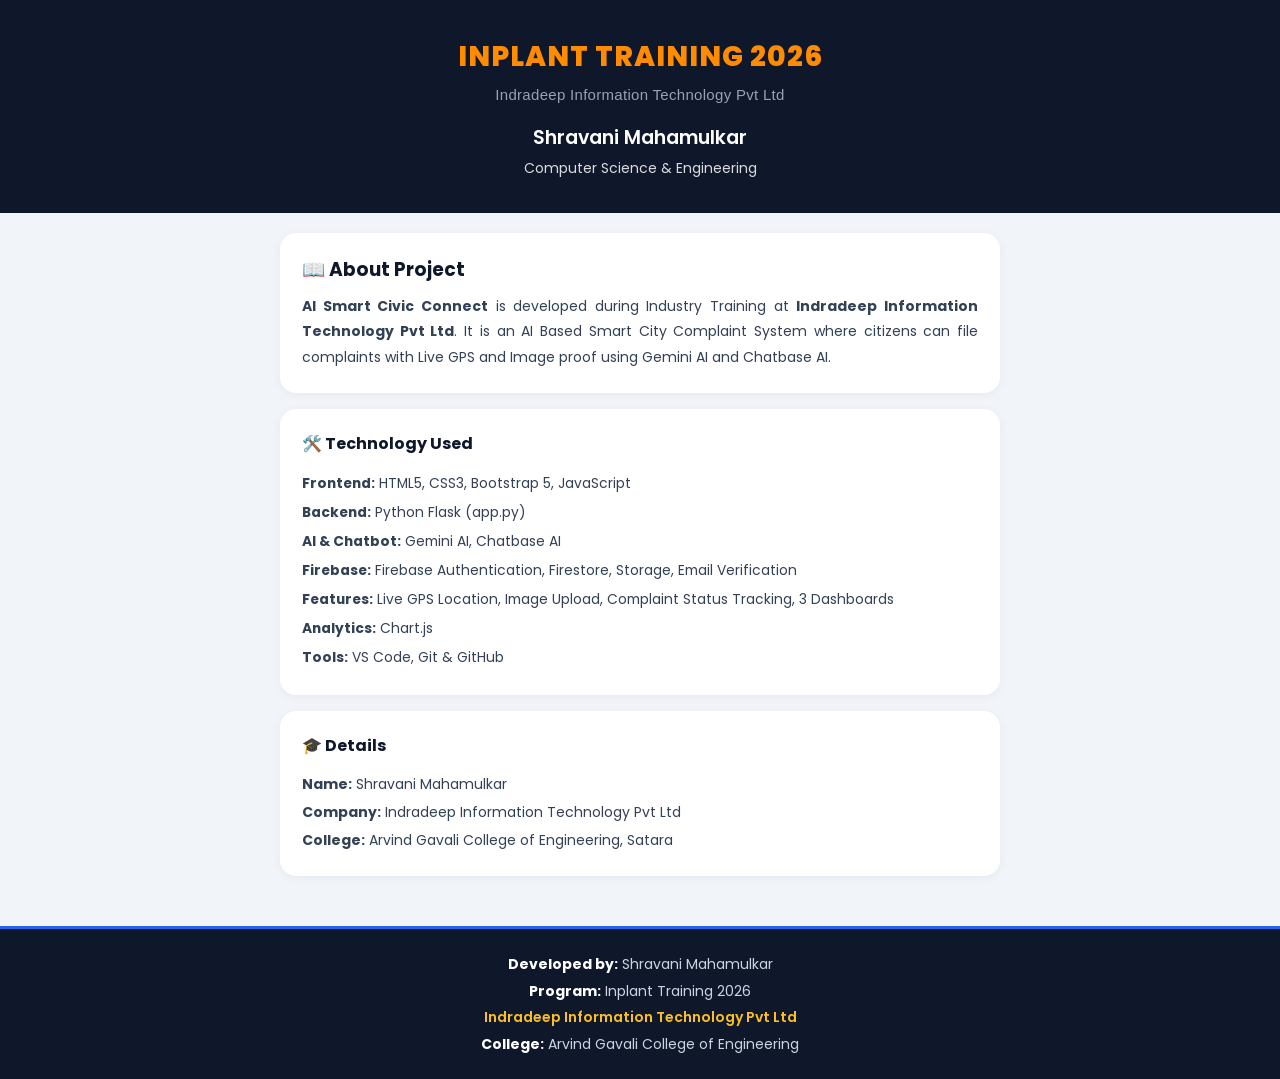
==== commit ce6d45b6: "Update about.html" ====
--- a/about.html
+++ b/about.html
@@ -7,10 +7,10 @@
 </head>
 <body style="margin:0; font-family:'Poppins',sans-serif; background:#f1f5f9;">
 
-<div style="background:#0f172a; color:white; text-align:center; padding:38px 20px 32px;">
-  <p style="margin:0; color:#60a5fa; font-size:12px; font-weight:700; letter-spacing:2px; text-transform:uppercase;">Inplant Training Program</p>
-  <h1 style="margin:10px 0 0; color:#ff8c00; font-size:24px; letter-spacing:0.5px; text-transform:uppercase; line-height:1.3;">Indradeep Information Technology Pvt Ltd</h1>
-  <h2 style="margin:18px 0 0; font-size:19px; font-weight:600;">Shravani Mahamulkar</h2>
+<div style="background:#0f172a; color:white; text-align:center; padding:40px 20px 34px;">
+  <h1 style="margin:0; color:#ff8c00; font-size:28px; font-weight:800; letter-spacing:1px; text-transform:uppercase; line-height:1.2;">Inplant Training 2026</h1>
+  <p style="margin:12px 0 0; color:#94a3b8; font-size:15px; font-weight:500; letter-spacing:0.3px;">Indradeep Information Technology Pvt Ltd</p>
+  <h2 style="margin:20px 0 0; font-size:19px; font-weight:600;">Shravani Mahamulkar</h2>
   <p style="margin:6px 0 0; opacity:0.85; font-size:14px;">Computer Science & Engineering</p>
 </div>
 
@@ -48,9 +48,9 @@
 
 </div>
 
-<footer style="background:#0f172a; color:#cbd5e1; text-align:center; padding:22px 15px; font-size:14px; line-height:1.9; margin-top:50px; border-top:3px solid #2563eb; font-family:'Poppins',sans-serif;">
+<footer style="background:#0f172a; color:#cbd5e1; text-align:center; padding:22px 15px; font-size:14px; line-height:1.9; margin-top:50px; border-top:3px solid #2563eb;">
   <b style="color:white;">Developed by:</b> Shravani Mahamulkar <br>
-  <b style="color:white;">Program:</b> Inplant Training <br>
+  <b style="color:white;">Program:</b> Inplant Training 2026 <br>
   <span style="color:#fbbf24; font-weight:600;">Indradeep Information Technology Pvt Ltd</span> <br>
   <b style="color:white;">College:</b> Arvind Gavali College of Engineering
 </footer>
